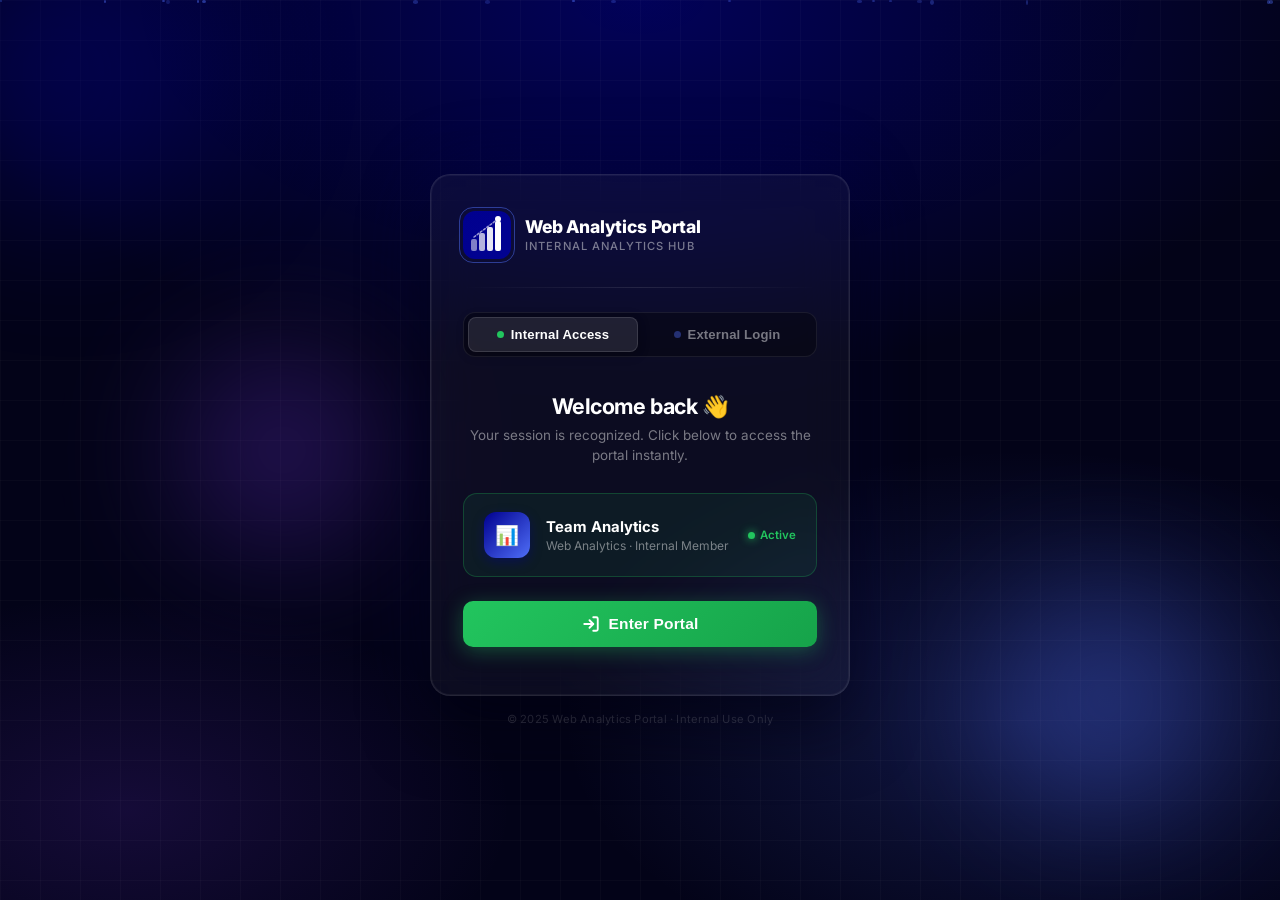
==== login.html @ 43e50b96 "Add files via upload" ====
<!DOCTYPE html>
<html lang="en">
<head>
  <meta charset="UTF-8" />
  <meta name="viewport" content="width=device-width, initial-scale=1.0"/>
  <title>Web Analytics Portal – Login</title>
  <link rel="stylesheet" href="style.css" />
  <link rel="preconnect" href="https://fonts.googleapis.com">
  <link href="https://fonts.googleapis.com/css2?family=Inter:wght@400;500;600;700;800&display=swap" rel="stylesheet">
  <style>
    /* ── Login Page Overrides & Enhancements ── */
    :root {
      --brand: #00008f;
      --brand-dark: #00006a;
      --brand-light: #e8e8f5;
      --accent: #4f6ef7;
      --accent2: #7c3aed;
    }

    * { box-sizing: border-box; margin: 0; padding: 0; }

    body {
      font-family: 'Inter', 'Segoe UI', system-ui, sans-serif;
      min-height: 100vh;
      display: flex;
      align-items: center;
      justify-content: center;
      background: #030318;
      overflow: hidden;
    }

    /* ── Animated background ── */
    .bg-canvas {
      position: fixed;
      inset: 0;
      z-index: 0;
      overflow: hidden;
    }

    .bg-gradient {
      position: absolute;
      inset: 0;
      background: radial-gradient(ellipse 80% 60% at 50% 0%, rgba(0,0,143,0.55) 0%, transparent 70%),
                  radial-gradient(ellipse 60% 50% at 80% 80%, rgba(79,110,247,0.2) 0%, transparent 60%),
                  radial-gradient(ellipse 50% 40% at 10% 90%, rgba(124,58,237,0.15) 0%, transparent 60%),
                  #030318;
    }

    .grid-lines {
      position: absolute;
      inset: 0;
      background-image:
        linear-gradient(rgba(255,255,255,0.025) 1px, transparent 1px),
        linear-gradient(90deg, rgba(255,255,255,0.025) 1px, transparent 1px);
      background-size: 40px 40px;
      animation: gridShift 20s linear infinite;
    }

    @keyframes gridShift {
      0% { transform: translate(0, 0); }
      100% { transform: translate(40px, 40px); }
    }

    /* floating orbs */
    .orb {
      position: absolute;
      border-radius: 50%;
      filter: blur(70px);
      opacity: 0.35;
      animation: orbFloat linear infinite;
    }
    .orb1 { width: 300px; height: 300px; background: #00008f; top: -80px; left: -80px; animation-duration: 18s; }
    .orb2 { width: 220px; height: 220px; background: #4f6ef7; bottom: 10%; right: 5%; animation-duration: 14s; animation-delay: -5s; }
    .orb3 { width: 180px; height: 180px; background: #7c3aed; top: 40%; left: 15%; animation-duration: 22s; animation-delay: -9s; }

    @keyframes orbFloat {
      0%, 100% { transform: translate(0, 0) scale(1); }
      33% { transform: translate(30px, -25px) scale(1.08); }
      66% { transform: translate(-20px, 15px) scale(0.95); }
    }

    /* pulse rings */
    .pulse-ring {
      position: absolute;
      border-radius: 50%;
      border: 1px solid rgba(79,110,247,0.15);
      animation: pulseExpand 4s ease-out infinite;
    }
    .pulse-ring:nth-child(1) { width: 400px; height: 400px; top: -200px; right: -100px; animation-delay: 0s; }
    .pulse-ring:nth-child(2) { width: 500px; height: 500px; top: -250px; right: -150px; animation-delay: 1.3s; }
    .pulse-ring:nth-child(3) { width: 600px; height: 600px; top: -300px; right: -200px; animation-delay: 2.6s; }

    @keyframes pulseExpand {
      0% { opacity: 0.5; transform: scale(0.8); }
      100% { opacity: 0; transform: scale(1.2); }
    }

    /* animated data particles */
    .particle {
      position: absolute;
      width: 3px;
      height: 3px;
      border-radius: 50%;
      background: rgba(79,110,247,0.6);
      animation: particleDrift linear infinite;
    }

    @keyframes particleDrift {
      0% { transform: translateY(100vh) translateX(0); opacity: 0; }
      10% { opacity: 1; }
      90% { opacity: 1; }
      100% { transform: translateY(-100px) translateX(var(--drift, 30px)); opacity: 0; }
    }

    /* ── Login wrapper ── */
    .login-wrapper {
      position: relative;
      z-index: 10;
      width: 100%;
      max-width: 460px;
      padding: 20px;
      display: flex;
      flex-direction: column;
      align-items: center;
      gap: 16px;
      animation: wrapperEnter 0.7s cubic-bezier(0.22,1,0.36,1) both;
    }

    @keyframes wrapperEnter {
      from { opacity: 0; transform: translateY(28px); }
      to   { opacity: 1; transform: translateY(0); }
    }

    /* ── Login card ── */
    .login-card {
      width: 100%;
      background: rgba(255,255,255,0.04);
      backdrop-filter: blur(24px);
      -webkit-backdrop-filter: blur(24px);
      border: 1px solid rgba(255,255,255,0.1);
      border-radius: 20px;
      padding: 36px 32px;
      box-shadow:
        0 0 0 1px rgba(255,255,255,0.05) inset,
        0 32px 64px rgba(0,0,0,0.5),
        0 0 80px rgba(0,0,143,0.2);
      overflow: hidden;
      position: relative;
    }

    /* card shine sweep */
    .login-card::before {
      content: '';
      position: absolute;
      top: 0; left: -100%;
      width: 60%;
      height: 100%;
      background: linear-gradient(90deg, transparent, rgba(255,255,255,0.04), transparent);
      animation: shineSweep 6s ease-in-out infinite;
    }

    @keyframes shineSweep {
      0% { left: -100%; }
      50% { left: 150%; }
      100% { left: 150%; }
    }

    /* ── Brand logo area ── */
    .login-brand {
      display: flex;
      align-items: center;
      gap: 14px;
      margin-bottom: 28px;
    }

    .brand-logo {
      position: relative;
      width: 48px;
      height: 48px;
      flex-shrink: 0;
    }

    .brand-logo svg {
      width: 48px;
      height: 48px;
    }

    /* analytics pulse ring on logo */
    .logo-pulse {
      position: absolute;
      inset: -4px;
      border-radius: 14px;
      border: 1.5px solid rgba(79,110,247,0.5);
      animation: logoPulse 2.5s ease-in-out infinite;
    }

    @keyframes logoPulse {
      0%, 100% { opacity: 0.5; transform: scale(1); }
      50% { opacity: 0; transform: scale(1.2); }
    }

    .brand-text-block { display: flex; flex-direction: column; gap: 2px; }

    .brand-name {
      font-size: 1.1rem;
      font-weight: 800;
      color: white;
      letter-spacing: -0.01em;
      line-height: 1.2;
    }

    .brand-tagline {
      font-size: 0.7rem;
      font-weight: 500;
      color: rgba(255,255,255,0.45);
      letter-spacing: 0.1em;
      text-transform: uppercase;
    }

    .login-divider-top {
      height: 1px;
      background: linear-gradient(90deg, transparent, rgba(255,255,255,0.1), transparent);
      margin-bottom: 24px;
    }

    /* ── Login mode tabs ── */
    .login-mode-tabs {
      display: flex;
      background: rgba(0,0,0,0.3);
      border: 1px solid rgba(255,255,255,0.08);
      border-radius: 12px;
      padding: 4px;
      margin-bottom: 28px;
      gap: 4px;
    }

    .mode-tab {
      flex: 1;
      padding: 10px 12px;
      border: none;
      border-radius: 8px;
      font-size: 0.82rem;
      font-weight: 600;
      cursor: pointer;
      transition: all 0.25s cubic-bezier(0.22,1,0.36,1);
      display: flex;
      align-items: center;
      justify-content: center;
      gap: 7px;
      color: rgba(255,255,255,0.45);
      background: transparent;
      position: relative;
      letter-spacing: 0.01em;
    }

    .mode-tab .tab-dot {
      width: 7px;
      height: 7px;
      border-radius: 50%;
      transition: background 0.25s;
    }

    .mode-tab.internal .tab-dot { background: rgba(34,197,94,0.4); }
    .mode-tab.external .tab-dot { background: rgba(79,110,247,0.4); }

    .mode-tab.active {
      color: white;
      background: rgba(255,255,255,0.1);
      box-shadow: 0 2px 12px rgba(0,0,0,0.3), 0 0 0 1px rgba(255,255,255,0.12) inset;
    }

    .mode-tab.active.internal .tab-dot { background: #22c55e; }
    .mode-tab.active.external .tab-dot { background: #4f6ef7; }

    .mode-tab:hover:not(.active) {
      color: rgba(255,255,255,0.7);
      background: rgba(255,255,255,0.05);
    }

    /* ── Section panels ── */
    .login-section {
      transition: opacity 0.3s, transform 0.3s;
    }
    .login-section.hidden-section {
      display: none;
    }

    /* ── Internal login panel ── */
    .internal-panel {
      text-align: center;
      padding: 8px 0 12px;
    }

    .internal-welcome {
      font-size: 1.35rem;
      font-weight: 700;
      color: white;
      margin-bottom: 6px;
      letter-spacing: -0.02em;
    }

    .internal-sub {
      font-size: 0.84rem;
      color: rgba(255,255,255,0.45);
      margin-bottom: 28px;
      line-height: 1.5;
    }

    .internal-user-card {
      background: rgba(34,197,94,0.08);
      border: 1px solid rgba(34,197,94,0.25);
      border-radius: 14px;
      padding: 18px 20px;
      display: flex;
      align-items: center;
      gap: 16px;
      margin-bottom: 24px;
      text-align: left;
      transition: border-color 0.3s, box-shadow 0.3s;
    }

    .internal-user-card:hover {
      border-color: rgba(34,197,94,0.45);
      box-shadow: 0 0 24px rgba(34,197,94,0.1);
    }

    .user-avatar {
      width: 46px;
      height: 46px;
      border-radius: 12px;
      background: linear-gradient(135deg, #00008f, #4f6ef7);
      display: flex;
      align-items: center;
      justify-content: center;
      flex-shrink: 0;
      font-size: 1.2rem;
      box-shadow: 0 4px 12px rgba(0,0,143,0.4);
    }

    .user-info { flex: 1; }

    .user-name {
      font-size: 0.93rem;
      font-weight: 700;
      color: white;
      margin-bottom: 2px;
    }

    .user-role {
      font-size: 0.75rem;
      color: rgba(255,255,255,0.45);
    }

    .user-status {
      display: flex;
      align-items: center;
      gap: 5px;
      font-size: 0.72rem;
      font-weight: 600;
      color: #22c55e;
    }

    .status-dot {
      width: 7px;
      height: 7px;
      border-radius: 50%;
      background: #22c55e;
      box-shadow: 0 0 8px #22c55e;
      animation: blink 1.8s ease-in-out infinite;
    }

    @keyframes blink {
      0%, 100% { opacity: 1; }
      50% { opacity: 0.4; }
    }

    .btn-internal-login {
      width: 100%;
      padding: 14px;
      background: linear-gradient(135deg, #22c55e 0%, #16a34a 100%);
      color: white;
      border: none;
      border-radius: 10px;
      font-size: 0.97rem;
      font-weight: 700;
      cursor: pointer;
      display: flex;
      align-items: center;
      justify-content: center;
      gap: 9px;
      letter-spacing: 0.01em;
      transition: all 0.2s;
      box-shadow: 0 4px 20px rgba(34,197,94,0.35);
      position: relative;
      overflow: hidden;
    }

    .btn-internal-login::before {
      content: '';
      position: absolute;
      inset: 0;
      background: linear-gradient(135deg, rgba(255,255,255,0.15), transparent);
      opacity: 0;
      transition: opacity 0.2s;
    }

    .btn-internal-login:hover {
      transform: translateY(-2px);
      box-shadow: 0 8px 28px rgba(34,197,94,0.45);
    }

    .btn-internal-login:hover::before { opacity: 1; }
    .btn-internal-login:active { transform: translateY(0); }

    .btn-internal-login svg { transition: transform 0.2s; }
    .btn-internal-login:hover svg { transform: translateX(3px); }

    /* ── External panel – form fields ── */
    .login-heading {
      font-size: 1.4rem;
      font-weight: 800;
      color: white;
      margin-bottom: 4px;
      letter-spacing: -0.02em;
    }

    .login-sub {
      font-size: 0.84rem;
      color: rgba(255,255,255,0.45);
      margin-bottom: 24px;
      line-height: 1.5;
    }

    .form-group {
      margin-bottom: 18px;
    }

    .form-group label {
      display: block;
      font-size: 0.78rem;
      font-weight: 600;
      color: rgba(255,255,255,0.55);
      margin-bottom: 7px;
      letter-spacing: 0.05em;
      text-transform: uppercase;
    }

    .form-group input {
      width: 100%;
      padding: 12px 16px;
      background: rgba(255,255,255,0.06);
      border: 1.5px solid rgba(255,255,255,0.1);
      border-radius: 10px;
      font-size: 0.93rem;
      color: white;
      font-family: 'Inter', sans-serif;
      transition: border-color 0.2s, box-shadow 0.2s, background 0.2s;
      outline: none;
    }

    .form-group input::placeholder { color: rgba(255,255,255,0.25); }

    .form-group input:focus {
      border-color: rgba(79,110,247,0.6);
      background: rgba(79,110,247,0.08);
      box-shadow: 0 0 0 3px rgba(79,110,247,0.15);
    }

    .form-group input.error {
      border-color: rgba(239,68,68,0.7);
      background: rgba(239,68,68,0.07);
    }

    .password-wrap { position: relative; }
    .password-wrap input { padding-right: 46px; }

    .toggle-pw {
      position: absolute;
      right: 13px;
      top: 50%;
      transform: translateY(-50%);
      background: none;
      border: none;
      cursor: pointer;
      color: rgba(255,255,255,0.3);
      padding: 4px;
      display: flex;
      align-items: center;
      transition: color 0.15s;
    }

    .toggle-pw:hover { color: rgba(255,255,255,0.7); }

    .field-error {
      display: block;
      font-size: 0.73rem;
      color: #f87171;
      margin-top: 5px;
      min-height: 14px;
    }

    .login-alert {
      padding: 11px 15px;
      border-radius: 10px;
      font-size: 0.84rem;
      margin-bottom: 16px;
      font-weight: 500;
      animation: alertSlide 0.3s ease;
    }

    @keyframes alertSlide {
      from { opacity: 0; transform: translateY(-8px); }
      to { opacity: 1; transform: translateY(0); }
    }

    .login-alert.error {
      background: rgba(239,68,68,0.12);
      color: #fca5a5;
      border: 1px solid rgba(239,68,68,0.3);
    }

    .login-alert.success {
      background: rgba(34,197,94,0.12);
      color: #86efac;
      border: 1px solid rgba(34,197,94,0.3);
    }

    .login-alert.hidden { display: none; }

    .btn-primary {
      width: 100%;
      padding: 14px;
      background: linear-gradient(135deg, #00008f 0%, #4f6ef7 100%);
      color: white;
      border: none;
      border-radius: 10px;
      font-size: 0.97rem;
      font-weight: 700;
      cursor: pointer;
      display: flex;
      align-items: center;
      justify-content: center;
      gap: 9px;
      letter-spacing: 0.01em;
      transition: all 0.2s;
      box-shadow: 0 4px 20px rgba(0,0,143,0.4);
      position: relative;
      overflow: hidden;
      margin-bottom: 16px;
      font-family: 'Inter', sans-serif;
    }

    .btn-primary::before {
      content: '';
      position: absolute;
      inset: 0;
      background: linear-gradient(135deg, rgba(255,255,255,0.12), transparent);
      opacity: 0;
      transition: opacity 0.2s;
    }

    .btn-primary:hover {
      transform: translateY(-2px);
      box-shadow: 0 8px 28px rgba(79,110,247,0.45);
    }

    .btn-primary:hover::before { opacity: 1; }
    .btn-primary:active { transform: translateY(0); }

    .btn-loader {
      width: 16px;
      height: 16px;
      border: 2px solid rgba(255,255,255,0.3);
      border-top-color: white;
      border-radius: 50%;
      animation: spin 0.7s linear infinite;
    }

    @keyframes spin { to { transform: rotate(360deg); } }

    .login-hint {
      text-align: center;
      font-size: 0.76rem;
      color: rgba(255,255,255,0.3);
    }

    .login-hint code {
      background: rgba(255,255,255,0.08);
      color: rgba(255,255,255,0.6);
      padding: 1px 6px;
      border-radius: 4px;
      font-size: 0.78rem;
      font-family: 'SF Mono', 'Fira Code', monospace;
    }

    /* ── Footer ── */
    .login-footer {
      font-size: 0.7rem;
      color: rgba(255,255,255,0.2);
      text-align: center;
      letter-spacing: 0.02em;
    }

    /* ── Success overlay ── */
    .success-overlay {
      position: fixed;
      inset: 0;
      z-index: 999;
      display: flex;
      align-items: center;
      justify-content: center;
      background: rgba(3,3,24,0);
      pointer-events: none;
      transition: background 0.4s;
    }

    .success-overlay.show {
      background: rgba(3,3,24,0.85);
      pointer-events: all;
    }

    .success-checkmark {
      opacity: 0;
      transform: scale(0.5);
      transition: all 0.4s cubic-bezier(0.22,1,0.36,1);
      display: flex;
      flex-direction: column;
      align-items: center;
      gap: 14px;
    }

    .success-overlay.show .success-checkmark {
      opacity: 1;
      transform: scale(1);
    }

    .check-circle {
      width: 72px;
      height: 72px;
      border-radius: 50%;
      background: linear-gradient(135deg, #22c55e, #16a34a);
      display: flex;
      align-items: center;
      justify-content: center;
      box-shadow: 0 0 40px rgba(34,197,94,0.5);
      animation: checkPulse 1.5s ease-in-out infinite;
    }

    @keyframes checkPulse {
      0%, 100% { box-shadow: 0 0 40px rgba(34,197,94,0.5); }
      50% { box-shadow: 0 0 60px rgba(34,197,94,0.8); }
    }

    .success-text {
      font-size: 1.05rem;
      font-weight: 700;
      color: white;
      letter-spacing: 0.01em;
    }

    /* ── Responsive ── */
    @media (max-width: 480px) {
      .login-card { padding: 28px 20px; border-radius: 16px; }
      .internal-welcome { font-size: 1.2rem; }
    }
  </style>
</head>
<body>

  <!-- Animated Background -->
  <div class="bg-canvas">
    <div class="bg-gradient"></div>
    <div class="grid-lines"></div>
    <div class="orb orb1"></div>
    <div class="orb orb2"></div>
    <div class="orb orb3"></div>
    <div class="pulse-ring"></div>
    <div class="pulse-ring"></div>
    <div class="pulse-ring"></div>
    <!-- particles injected by JS -->
  </div>

  <!-- Success Overlay -->
  <div class="success-overlay" id="success-overlay">
    <div class="success-checkmark">
      <div class="check-circle">
        <svg width="34" height="34" viewBox="0 0 24 24" fill="none" stroke="white" stroke-width="2.5" stroke-linecap="round" stroke-linejoin="round">
          <polyline points="20 6 9 17 4 12"/>
        </svg>
      </div>
      <p class="success-text">Access Granted · Redirecting…</p>
    </div>
  </div>

  <div class="login-wrapper">
    <div class="login-card">

      <!-- Brand -->
      <div class="login-brand">
        <div class="brand-logo">
          <div class="logo-pulse"></div>
          <svg width="48" height="48" viewBox="0 0 48 48" fill="none" xmlns="http://www.w3.org/2000/svg">
            <rect width="48" height="48" rx="12" fill="url(#logoGrad)"/>
            <!-- Bar chart -->
            <rect x="8" y="28" width="6" height="12" rx="2" fill="rgba(255,255,255,0.5)"/>
            <rect x="16" y="22" width="6" height="18" rx="2" fill="rgba(255,255,255,0.7)"/>
            <rect x="24" y="16" width="6" height="24" rx="2" fill="rgba(255,255,255,0.9)"/>
            <rect x="32" y="10" width="6" height="30" rx="2" fill="white"/>
            <!-- trend line -->
            <path d="M11 26 L19 20 L27 14 L35 8" stroke="rgba(255,255,255,0.6)" stroke-width="1.5" stroke-linecap="round" stroke-dasharray="2 2"/>
            <!-- sparkle dot -->
            <circle cx="35" cy="8" r="3" fill="white"/>
            <defs>
              <linearGradient id="logoGrad" x1="0" y1="0" x2="48" y2="48">
                <stop offset="0%" stop-color="#00008f"/>
                <stop offset="100%" stop-color="#4f6ef7"/>
              </linearGradient>
            </defs>
          </svg>
        </div>
        <div class="brand-text-block">
          <div class="brand-name">Web Analytics Portal</div>
          <div class="brand-tagline">Internal Analytics Hub</div>
        </div>
      </div>

      <div class="login-divider-top"></div>

      <!-- Mode Switcher -->
      <div class="login-mode-tabs">
        <button class="mode-tab internal active" onclick="switchMode('internal')" id="tab-internal">
          <span class="tab-dot"></span>
          Internal Access
        </button>
        <button class="mode-tab external" onclick="switchMode('external')" id="tab-external">
          <span class="tab-dot"></span>
          External Login
        </button>
      </div>

      <!-- ── INTERNAL PANEL ── -->
      <div class="login-section" id="section-internal">
        <div class="internal-panel">
          <h2 class="internal-welcome">Welcome back 👋</h2>
          <p class="internal-sub">Your session is recognized. Click below to access the portal instantly.</p>

          <div class="internal-user-card">
            <div class="user-avatar">📊</div>
            <div class="user-info">
              <div class="user-name">Team Analytics</div>
              <div class="user-role">Web Analytics · Internal Member</div>
            </div>
            <div class="user-status">
              <span class="status-dot"></span>
              Active
            </div>
          </div>

          <button class="btn-internal-login" onclick="handleInternalLogin()">
            <svg width="18" height="18" viewBox="0 0 24 24" fill="none" stroke="currentColor" stroke-width="2.5" stroke-linecap="round" stroke-linejoin="round">
              <path d="M15 3h4a2 2 0 0 1 2 2v14a2 2 0 0 1-2 2h-4"/>
              <polyline points="10 17 15 12 10 7"/>
              <line x1="15" y1="12" x2="3" y2="12"/>
            </svg>
            <span id="internal-btn-text">Enter Portal</span>
            <span id="internal-btn-loader" class="btn-loader hidden"></span>
          </button>
        </div>
      </div>

      <!-- ── EXTERNAL PANEL ── -->
      <div class="login-section hidden-section" id="section-external">
        <h2 class="login-heading">Sign in</h2>
        <p class="login-sub">Enter your credentials to access the analytics dashboard</p>

        <div class="form-group">
          <label for="username">Username / Email</label>
          <input type="text" id="username" placeholder="your@email.com" autocomplete="username"/>
          <span class="field-error" id="username-error"></span>
        </div>

        <div class="form-group">
          <label for="password">Password</label>
          <div class="password-wrap">
            <input type="password" id="password" placeholder="Enter your password" autocomplete="current-password"/>
            <button class="toggle-pw" type="button" onclick="togglePassword()" aria-label="Toggle password visibility">
              <svg id="eye-icon" width="18" height="18" viewBox="0 0 24 24" fill="none" stroke="currentColor" stroke-width="2">
                <path d="M1 12s4-8 11-8 11 8 11 8-4 8-11 8-11-8-11-8z"/>
                <circle cx="12" cy="12" r="3"/>
              </svg>
            </button>
          </div>
          <span class="field-error" id="password-error"></span>
        </div>

        <div id="login-alert" class="login-alert hidden"></div>

        <button class="btn-primary btn-login" onclick="handleLogin()">
          <svg width="16" height="16" viewBox="0 0 24 24" fill="none" stroke="currentColor" stroke-width="2.5" stroke-linecap="round" stroke-linejoin="round">
            <rect x="3" y="11" width="18" height="11" rx="2" ry="2"/>
            <path d="M7 11V7a5 5 0 0 1 10 0v4"/>
          </svg>
          <span id="btn-text">Sign In</span>
          <span id="btn-loader" class="btn-loader hidden"></span>
        </button>

        <p class="login-hint">Demo: <code>teamwebanalytics.com</code> / <code>demo</code></p>
      </div>

    </div>

    <p class="login-footer">© 2025 Web Analytics Portal · Internal Use Only</p>
  </div>

  <script src="login.js"></script>
  <script>
    // Spawn floating particles
    (function spawnParticles() {
      const canvas = document.querySelector('.bg-canvas');
      for (let i = 0; i < 18; i++) {
        const p = document.createElement('div');
        p.className = 'particle';
        p.style.cssText = `
          left: ${Math.random() * 100}%;
          animation-duration: ${8 + Math.random() * 14}s;
          animation-delay: ${-Math.random() * 15}s;
          --drift: ${(Math.random() - 0.5) * 80}px;
          opacity: ${0.3 + Math.random() * 0.5};
          width: ${2 + Math.random() * 3}px;
          height: ${2 + Math.random() * 3}px;
        `;
        canvas.appendChild(p);
      }
    })();
  </script>
</body>
</html>
---- style.css ----
/* =========================================
   WEB ANALYTICS PORTAL — style.css
   Brand: #00008f (navy) + white
   ========================================= */

/* --- Reset & Base --- */
*, *::before, *::after { box-sizing: border-box; margin: 0; padding: 0; }

:root {
  --brand:       #00008f;
  --brand-dark:  #00006a;
  --brand-light: #e8e8f5;
  --brand-mid:   #3333aa;
  --white:       #ffffff;
  --text-dark:   #0f1117;
  --text-mid:    #3d4556;
  --text-light:  #6b7385;
  --border:      #e2e4ec;
  --bg:          #f5f6fa;
  --card-shadow: 0 2px 12px rgba(0,0,143,0.09);
  --card-hover:  0 6px 24px rgba(0,0,143,0.16);
  --radius:      12px;
  --radius-sm:   8px;

  /* accent colours per tool */
  --ga4:   #E8710A;
  --gtm:   #4285F4;
  --piano: #0050A0;
  --ca:    #00008f;
  --adobe: #FF0000;
  --pii:   #7B2D8B;
  --ot:    #00A651;
}

html { scroll-behavior: smooth; }
body { font-family: 'Segoe UI', system-ui, -apple-system, sans-serif; color: var(--text-dark); background: var(--bg); }

a { text-decoration: none; color: inherit; }
ul { list-style: none; }

/* =========================================
   LOGIN PAGE
   ========================================= */
.login-body {
  min-height: 100vh;
  display: flex;
  align-items: center;
  justify-content: center;
  background: linear-gradient(135deg, #00008f 0%, #1a1ab5 40%, #3a3acc 100%);
  padding: 24px;
}

.login-wrapper {
  width: 100%;
  max-width: 420px;
  display: flex;
  flex-direction: column;
  align-items: center;
  gap: 20px;
}

.login-card {
  width: 100%;
  background: var(--white);
  border-radius: 16px;
  padding: 36px 32px;
  box-shadow: 0 24px 60px rgba(0,0,0,0.25);
}

.login-brand {
  display: flex;
  align-items: center;
  gap: 12px;
  margin-bottom: 28px;
}

.brand-name {
  font-size: 1.05rem;
  font-weight: 700;
  color: var(--brand);
  line-height: 1.2;
}

.brand-tagline {
  font-size: 0.72rem;
  color: var(--text-light);
  letter-spacing: 0.04em;
  text-transform: uppercase;
}

.login-heading {
  font-size: 1.6rem;
  font-weight: 700;
  color: var(--text-dark);
  margin-bottom: 4px;
}

.login-sub {
  font-size: 0.88rem;
  color: var(--text-light);
  margin-bottom: 28px;
}

.form-group {
  margin-bottom: 20px;
}

.form-group label {
  display: block;
  font-size: 0.82rem;
  font-weight: 600;
  color: var(--text-mid);
  margin-bottom: 6px;
  letter-spacing: 0.01em;
}

.form-group input {
  width: 100%;
  padding: 11px 14px;
  border: 1.5px solid var(--border);
  border-radius: var(--radius-sm);
  font-size: 0.95rem;
  color: var(--text-dark);
  background: var(--white);
  transition: border-color 0.2s, box-shadow 0.2s;
  outline: none;
}

.form-group input:focus {
  border-color: var(--brand);
  box-shadow: 0 0 0 3px rgba(0,0,143,0.12);
}

.form-group input.error {
  border-color: #dc2626;
}

.password-wrap {
  position: relative;
}

.password-wrap input { padding-right: 42px; }

.toggle-pw {
  position: absolute;
  right: 12px;
  top: 50%;
  transform: translateY(-50%);
  background: none;
  border: none;
  cursor: pointer;
  color: var(--text-light);
  padding: 4px;
  display: flex;
  align-items: center;
}

.toggle-pw:hover { color: var(--brand); }

.field-error {
  display: block;
  font-size: 0.75rem;
  color: #dc2626;
  margin-top: 4px;
  min-height: 16px;
}

.login-alert {
  padding: 10px 14px;
  border-radius: var(--radius-sm);
  font-size: 0.85rem;
  margin-bottom: 16px;
}

.login-alert.error { background: #fee2e2; color: #991b1b; border: 1px solid #fca5a5; }
.login-alert.success { background: #dcfce7; color: #166534; border: 1px solid #86efac; }

.btn-login {
  width: 100%;
  padding: 13px;
  background: var(--brand);
  color: white;
  border: none;
  border-radius: var(--radius-sm);
  font-size: 1rem;
  font-weight: 600;
  cursor: pointer;
  transition: background 0.2s, transform 0.1s;
  display: flex;
  align-items: center;
  justify-content: center;
  gap: 8px;
  margin-bottom: 16px;
}

.btn-login:hover { background: var(--brand-dark); }
.btn-login:active { transform: scale(0.99); }

.btn-loader {
  width: 16px;
  height: 16px;
  border: 2px solid rgba(255,255,255,0.3);
  border-top-color: white;
  border-radius: 50%;
  animation: spin 0.7s linear infinite;
}

@keyframes spin { to { transform: rotate(360deg); } }

.login-hint {
  text-align: center;
  font-size: 0.78rem;
  color: var(--text-light);
}

.login-hint code {
  background: var(--brand-light);
  color: var(--brand);
  padding: 1px 6px;
  border-radius: 4px;
  font-size: 0.8rem;
}

.login-footer {
  font-size: 0.72rem;
  color: rgba(255,255,255,0.5);
  text-align: center;
}

/* =========================================
   PORTAL — NAVBAR
   ========================================= */
.portal-body { min-height: 100vh; background: var(--bg); }

.navbar {
  background: var(--brand);
  padding: 0 28px;
  height: 60px;
  display: flex;
  align-items: center;
  gap: 32px;
  position: sticky;
  top: 0;
  z-index: 100;
  box-shadow: 0 2px 16px rgba(0,0,143,0.3);
}

.nav-brand {
  display: flex;
  align-items: center;
  gap: 10px;
  font-size: 1rem;
  font-weight: 700;
  color: white;
  white-space: nowrap;
  flex-shrink: 0;
}

.nav-tabs {
  display: flex;
  align-items: center;
  gap: 4px;
  flex: 1;
}

.nav-tab {
  background: none;
  border: none;
  color: rgba(255,255,255,0.7);
  font-size: 0.88rem;
  font-weight: 500;
  padding: 8px 16px;
  border-radius: 6px;
  cursor: pointer;
  transition: background 0.15s, color 0.15s;
  white-space: nowrap;
}

.nav-tab:hover { background: rgba(255,255,255,0.12); color: white; }
.nav-tab.active { background: rgba(255,255,255,0.18); color: white; font-weight: 600; }

.nav-user {
  display: flex;
  align-items: center;
  gap: 12px;
  margin-left: auto;
  flex-shrink: 0;
}

.nav-user-name {
  font-size: 0.85rem;
  color: rgba(255,255,255,0.85);
}

.btn-logout {
  background: rgba(255,255,255,0.15);
  border: 1px solid rgba(255,255,255,0.25);
  color: white;
  padding: 6px 14px;
  border-radius: 6px;
  font-size: 0.8rem;
  cursor: pointer;
  transition: background 0.15s;
}

.btn-logout:hover { background: rgba(255,255,255,0.25); }

/* =========================================
   TAB SYSTEM
   ========================================= */
.tab-content { display: none; }
.tab-content.active { display: block; }

/* =========================================
   PAGE HERO
   ========================================= */
.page-hero {
  background: linear-gradient(135deg, var(--brand) 0%, var(--brand-mid) 100%);
  color: white;
  padding: 48px 28px 44px;
  text-align: center;
}

.page-hero h1 {
  font-size: 2rem;
  font-weight: 700;
  margin-bottom: 8px;
}

.page-hero p {
  font-size: 1rem;
  opacity: 0.8;
  max-width: 520px;
  margin: 0 auto;
}

/* =========================================
   CONTAINER
   ========================================= */
.container {
  max-width: 1180px;
  margin: 0 auto;
  padding: 40px 28px;
}

/* =========================================
   HOME — TOOLS GRID
   ========================================= */
.tools-grid {
  display: grid;
  grid-template-columns: repeat(auto-fill, minmax(300px, 1fr));
  gap: 24px;
}

.tool-card {
  background: white;
  border-radius: var(--radius);
  overflow: hidden;
  box-shadow: var(--card-shadow);
  transition: transform 0.2s, box-shadow 0.2s;
  display: flex;
  flex-direction: column;
}

.tool-card:hover {
  transform: translateY(-3px);
  box-shadow: var(--card-hover);
}

.tool-card-header {
  padding: 20px 20px 16px;
  display: flex;
  align-items: center;
  justify-content: space-between;
}

.tool-icon {
  display: flex;
  align-items: center;
}

.tool-tag {
  font-size: 0.72rem;
  font-weight: 600;
  text-transform: uppercase;
  letter-spacing: 0.06em;
  background: rgba(255,255,255,0.25);
  color: white;
  padding: 4px 10px;
  border-radius: 20px;
}

/* accent backgrounds for card headers */
.ga4-accent   { background: linear-gradient(135deg, #E8710A, #f09d3a); }
.gtm-accent   { background: linear-gradient(135deg, #4285F4, #69a3ff); }
.piano-accent { background: linear-gradient(135deg, #0050A0, #1a6fc7); }
.ca-accent    { background: linear-gradient(135deg, #00008f, #2222b5); }
.adobe-accent { background: linear-gradient(135deg, #FF0000, #ff4444); }
.pii-accent   { background: linear-gradient(135deg, #7B2D8B, #a040b5); }
.ot-accent    { background: linear-gradient(135deg, #00A651, #00c962); }

.tool-card-body {
  padding: 20px;
  flex: 1;
  display: flex;
  flex-direction: column;
  gap: 12px;
}

.tool-card-body h3 {
  font-size: 1.05rem;
  font-weight: 700;
  color: var(--text-dark);
}

.tool-card-body p {
  font-size: 0.86rem;
  color: var(--text-mid);
  line-height: 1.6;
  flex: 1;
}

.tool-links {
  display: flex;
  gap: 10px;
  flex-wrap: wrap;
  margin-top: auto;
}

.link-pill {
  display: inline-flex;
  align-items: center;
  gap: 5px;
  font-size: 0.78rem;
  font-weight: 600;
  color: var(--brand);
  background: var(--brand-light);
  padding: 7px 12px;
  border-radius: 6px;
  transition: background 0.15s;
  border: 1px solid rgba(0,0,143,0.12);
}

.link-pill:hover { background: #d0d0ec; }

.btn-watch {
  display: inline-flex;
  align-items: center;
  gap: 5px;
  font-size: 0.78rem;
  font-weight: 600;
  color: white;
  background: var(--brand);
  padding: 7px 12px;
  border-radius: 6px;
  transition: background 0.15s;
  border: none;
  cursor: pointer;
  text-decoration: none;
}

.btn-watch:hover { background: var(--brand-dark); }

/* =========================================
   DOCUMENTATION TAB
   ========================================= */
.doc-sections { display: flex; flex-direction: column; gap: 40px; }

.doc-section {}

.doc-section-header {
  display: flex;
  align-items: center;
  gap: 12px;
  margin-bottom: 16px;
}

.doc-section-icon {
  width: 6px;
  height: 28px;
  border-radius: 3px;
}

.doc-section-header h2 {
  font-size: 1.25rem;
  font-weight: 700;
  color: var(--text-dark);
}

.doc-grid {
  display: grid;
  grid-template-columns: repeat(auto-fill, minmax(260px, 1fr));
  gap: 14px;
}

.doc-card {
  background: white;
  border: 1px solid var(--border);
  border-radius: var(--radius-sm);
  padding: 16px;
  display: flex;
  align-items: flex-start;
  gap: 12px;
  transition: border-color 0.15s, box-shadow 0.15s, transform 0.15s;
  cursor: pointer;
}

.doc-card:hover {
  border-color: var(--brand);
  box-shadow: var(--card-shadow);
  transform: translateY(-1px);
}

.doc-card-icon { font-size: 1.3rem; flex-shrink: 0; margin-top: 1px; }

.doc-card h4 {
  font-size: 0.88rem;
  font-weight: 600;
  color: var(--text-dark);
  margin-bottom: 3px;
}

.doc-card p {
  font-size: 0.78rem;
  color: var(--text-light);
  line-height: 1.5;
}

.doc-arrow {
  margin-left: auto;
  flex-shrink: 0;
  color: var(--text-light);
  transition: color 0.15s, transform 0.15s;
  margin-top: 2px;
}

.doc-card:hover .doc-arrow {
  color: var(--brand);
  transform: translateX(3px);
}

/* =========================================
   DPO TAB
   ========================================= */
.dpo-banner {
  background: linear-gradient(135deg, var(--brand-light), #d8d8f0);
  border: 1px solid rgba(0,0,143,0.15);
  border-radius: var(--radius);
  padding: 24px 28px;
  display: flex;
  align-items: center;
  gap: 20px;
  margin-bottom: 32px;
}

.dpo-banner-icon { font-size: 2.5rem; flex-shrink: 0; }

.dpo-banner h3 {
  font-size: 1.1rem;
  font-weight: 700;
  color: var(--brand);
  margin-bottom: 6px;
}

.dpo-banner p {
  font-size: 0.88rem;
  color: var(--text-mid);
  line-height: 1.6;
}

.dpo-grid {
  display: grid;
  grid-template-columns: repeat(auto-fill, minmax(300px, 1fr));
  gap: 20px;
}

.dpo-card {
  background: white;
  border-radius: var(--radius);
  padding: 24px;
  box-shadow: var(--card-shadow);
  display: flex;
  flex-direction: column;
  gap: 12px;
  transition: transform 0.2s, box-shadow 0.2s;
}

.dpo-card:hover {
  transform: translateY(-2px);
  box-shadow: var(--card-hover);
}

.dpo-card-icon {
  font-size: 1.6rem;
  width: 48px;
  height: 48px;
  border-radius: 10px;
  display: flex;
  align-items: center;
  justify-content: center;
  opacity: 0.9;
}

.dpo-card h3 {
  font-size: 0.98rem;
  font-weight: 700;
  color: var(--text-dark);
}

.dpo-card p {
  font-size: 0.84rem;
  color: var(--text-mid);
  line-height: 1.6;
}

.dpo-list {
  display: flex;
  flex-direction: column;
  gap: 6px;
}

.dpo-list li {
  font-size: 0.8rem;
  color: var(--text-mid);
  padding-left: 14px;
  position: relative;
}

.dpo-list li::before {
  content: '•';
  position: absolute;
  left: 0;
  color: var(--brand);
  font-weight: 700;
}

.dpo-link {
  font-size: 0.8rem;
  font-weight: 600;
  color: var(--brand);
  display: inline-flex;
  align-items: center;
  margin-top: auto;
  transition: color 0.15s;
}

.dpo-link:hover { color: var(--brand-dark); text-decoration: underline; }

/* =========================================
   RESOURCES TAB
   ========================================= */
.resources-grid {
  display: grid;
  grid-template-columns: repeat(auto-fill, minmax(340px, 1fr));
  gap: 28px;
}

.resource-card {
  background: white;
  border-radius: var(--radius);
  overflow: hidden;
  box-shadow: var(--card-shadow);
  transition: transform 0.2s, box-shadow 0.2s;
}

.resource-card:hover {
  transform: translateY(-4px);
  box-shadow: var(--card-hover);
}

.resource-card-top {
  padding: 28px 24px;
  display: flex;
  align-items: center;
  justify-content: space-between;
  min-height: 110px;
}

.resource-icon { display: flex; align-items: center; }

.resource-badge {
  font-size: 0.72rem;
  font-weight: 700;
  text-transform: uppercase;
  letter-spacing: 0.06em;
  background: rgba(255,255,255,0.25);
  color: white;
  padding: 5px 12px;
  border-radius: 20px;
}

.resource-card-body { padding: 22px 24px; }

.resource-card-body h3 {
  font-size: 1.05rem;
  font-weight: 700;
  color: var(--text-dark);
  margin-bottom: 8px;
}

.resource-desc {
  font-size: 0.85rem;
  color: var(--text-mid);
  line-height: 1.6;
  margin-bottom: 18px;
}

.resource-author {
  display: flex;
  align-items: center;
  gap: 12px;
  padding: 14px 0;
  border-top: 1px solid var(--border);
  border-bottom: 1px solid var(--border);
  margin-bottom: 16px;
}

.author-avatar {
  width: 40px;
  height: 40px;
  border-radius: 50%;
  display: flex;
  align-items: center;
  justify-content: center;
  font-size: 0.82rem;
  font-weight: 700;
  color: white;
  flex-shrink: 0;
}

.author-name {
  font-size: 0.88rem;
  font-weight: 600;
  color: var(--text-dark);
  margin-bottom: 2px;
}

.author-title {
  font-size: 0.75rem;
  color: var(--text-light);
  line-height: 1.4;
}

.resource-actions {
  display: flex;
  gap: 10px;
  flex-wrap: wrap;
}

.btn-view-ppt {
  display: inline-flex;
  align-items: center;
  gap: 6px;
  font-size: 0.82rem;
  font-weight: 600;
  color: var(--brand);
  background: var(--brand-light);
  border: 1.5px solid rgba(0,0,143,0.2);
  padding: 8px 16px;
  border-radius: 6px;
  cursor: pointer;
  transition: background 0.15s;
}

.btn-view-ppt:hover { background: #d0d0ec; }

.btn-download-ppt {
  display: inline-flex;
  align-items: center;
  gap: 6px;
  font-size: 0.82rem;
  font-weight: 600;
  color: white;
  background: var(--brand);
  border: none;
  padding: 8px 16px;
  border-radius: 6px;
  cursor: pointer;
  transition: background 0.15s;
}

.btn-download-ppt:hover { background: var(--brand-dark); }

/* =========================================
   PPT MODAL
   ========================================= */
.modal-overlay {
  position: fixed;
  inset: 0;
  background: rgba(0,0,0,0.5);
  backdrop-filter: blur(4px);
  z-index: 200;
  display: flex;
  align-items: center;
  justify-content: center;
  padding: 20px;
}

.modal-box {
  background: white;
  border-radius: var(--radius);
  width: 100%;
  max-width: 600px;
  box-shadow: 0 24px 60px rgba(0,0,0,0.3);
  overflow: hidden;
}

.modal-header {
  display: flex;
  align-items: center;
  justify-content: space-between;
  padding: 18px 24px;
  border-bottom: 1px solid var(--border);
  background: var(--brand);
  color: white;
}

.modal-header h3 { font-size: 1rem; font-weight: 600; }

.modal-close {
  background: none;
  border: none;
  color: white;
  font-size: 1.1rem;
  cursor: pointer;
  padding: 4px 8px;
  border-radius: 4px;
  transition: background 0.15s;
}

.modal-close:hover { background: rgba(255,255,255,0.15); }

.modal-body { padding: 40px 24px; }

.ppt-placeholder {
  display: flex;
  flex-direction: column;
  align-items: center;
  gap: 14px;
  text-align: center;
}

.ppt-placeholder p { font-size: 0.95rem; font-weight: 600; color: var(--text-dark); }

.ppt-note {
  font-size: 0.83rem !important;
  color: var(--text-light) !important;
  font-weight: 400 !important;
  line-height: 1.6;
}

/* =========================================
   UTILITIES
   ========================================= */
.hidden { display: none !important; }

/* =========================================
   RESPONSIVE
   ========================================= */
@media (max-width: 768px) {
  .navbar { padding: 0 16px; gap: 12px; }
  .nav-brand span { display: none; }
  .nav-tab { padding: 8px 10px; font-size: 0.8rem; }
  .page-hero { padding: 32px 16px; }
  .page-hero h1 { font-size: 1.5rem; }
  .container { padding: 24px 16px; }
  .tools-grid, .dpo-grid, .doc-grid, .resources-grid { grid-template-columns: 1fr; }
  .dpo-banner { flex-direction: column; text-align: center; }
  .nav-user-name { display: none; }
}

@media (max-width: 480px) {
  .login-card { padding: 28px 20px; }
  .nav-tabs { gap: 2px; }
  .nav-tab { padding: 6px 8px; font-size: 0.76rem; }
}
/* =========================================
   INTERNAL TRAINING TAB
   ========================================= */
.training-section-label {
  display: flex;
  align-items: center;
  gap: 8px;
  font-size: 0.78rem;
  font-weight: 700;
  color: var(--text-light);
  letter-spacing: 0.08em;
  text-transform: uppercase;
  margin-bottom: 24px;
  padding-bottom: 14px;
  border-bottom: 1px solid var(--border);
}

.training-grid {
  display: grid;
  grid-template-columns: repeat(auto-fill, minmax(340px, 1fr));
  gap: 28px;
}

.training-card {
  background: white;
  border-radius: var(--radius);
  overflow: hidden;
  box-shadow: var(--card-shadow);
  transition: transform 0.22s, box-shadow 0.22s;
  display: flex;
  flex-direction: column;
}

.training-card:hover {
  transform: translateY(-4px);
  box-shadow: var(--card-hover);
}

/* Banner top */
.training-card-banner {
  padding: 28px 24px;
  display: flex;
  align-items: center;
  justify-content: space-between;
  min-height: 110px;
  position: relative;
  overflow: hidden;
}

/* subtle shimmer on banner */
.training-card-banner::after {
  content: '';
  position: absolute;
  top: -40%;
  right: -20%;
  width: 180px;
  height: 180px;
  border-radius: 50%;
  background: rgba(255,255,255,0.08);
}

.training-badge {
  display: flex;
  align-items: center;
  gap: 5px;
  font-size: 0.72rem;
  font-weight: 700;
  text-transform: uppercase;
  letter-spacing: 0.07em;
  background: rgba(255,255,255,0.22);
  color: white;
  padding: 5px 12px;
  border-radius: 20px;
  backdrop-filter: blur(4px);
}

/* Card body */
.training-card-body {
  padding: 22px 24px 24px;
  display: flex;
  flex-direction: column;
  flex: 1;
}

.training-title {
  font-size: 1.15rem;
  font-weight: 700;
  color: var(--text-dark);
  margin-bottom: 10px;
  letter-spacing: -0.01em;
}

.training-desc {
  font-size: 0.84rem;
  color: var(--text-mid);
  line-height: 1.65;
  margin-bottom: 16px;
}

.training-meta {
  display: flex;
  gap: 16px;
  margin-bottom: 20px;
}

.training-meta-item {
  display: flex;
  align-items: center;
  gap: 5px;
  font-size: 0.76rem;
  font-weight: 600;
  color: var(--text-light);
}

/* Presenter row */
.training-presenter {
  display: flex;
  align-items: center;
  gap: 12px;
  padding: 14px 0;
  border-top: 1px solid var(--border);
  border-bottom: 1px solid var(--border);
  margin-bottom: 18px;
}

.presenter-avatar {
  width: 42px;
  height: 42px;
  border-radius: 10px;
  display: flex;
  align-items: center;
  justify-content: center;
  font-size: 0.82rem;
  font-weight: 800;
  color: white;
  flex-shrink: 0;
  letter-spacing: 0.02em;
}

.presenter-info { flex: 1; }

.presenter-name {
  font-size: 0.9rem;
  font-weight: 700;
  color: var(--text-dark);
  margin-bottom: 2px;
}

.presenter-role {
  font-size: 0.74rem;
  color: var(--text-light);
  line-height: 1.4;
}

/* Watch Now button */
.training-actions { margin-top: auto; }

.btn-watch-now {
  display: inline-flex;
  align-items: center;
  gap: 8px;
  padding: 11px 22px;
  border: none;
  border-radius: 8px;
  font-size: 0.88rem;
  font-weight: 700;
  color: white;
  cursor: pointer;
  text-decoration: none;
  transition: filter 0.2s, transform 0.15s, box-shadow 0.2s;
  letter-spacing: 0.01em;
}

.btn-watch-now:hover {
  filter: brightness(1.1);
  transform: translateY(-1px);
  box-shadow: 0 6px 20px rgba(0,0,0,0.2);
}

.btn-watch-now:active { transform: translateY(0); }

/* Piano accent for watch button */
.piano-btn { background: linear-gradient(135deg, #0050A0, #1a70c8); }
.ot-btn    { background: linear-gradient(135deg, #00A651, #00843f); }

/* accent class overrides for presenter avatars */
.piano-accent.presenter-avatar { background: linear-gradient(135deg, #0050A0, #1a70c8); }
.ot-accent.presenter-avatar    { background: linear-gradient(135deg, #00A651, #00843f); }

@media (max-width: 768px) {
  .training-grid { grid-template-columns: 1fr; }
}
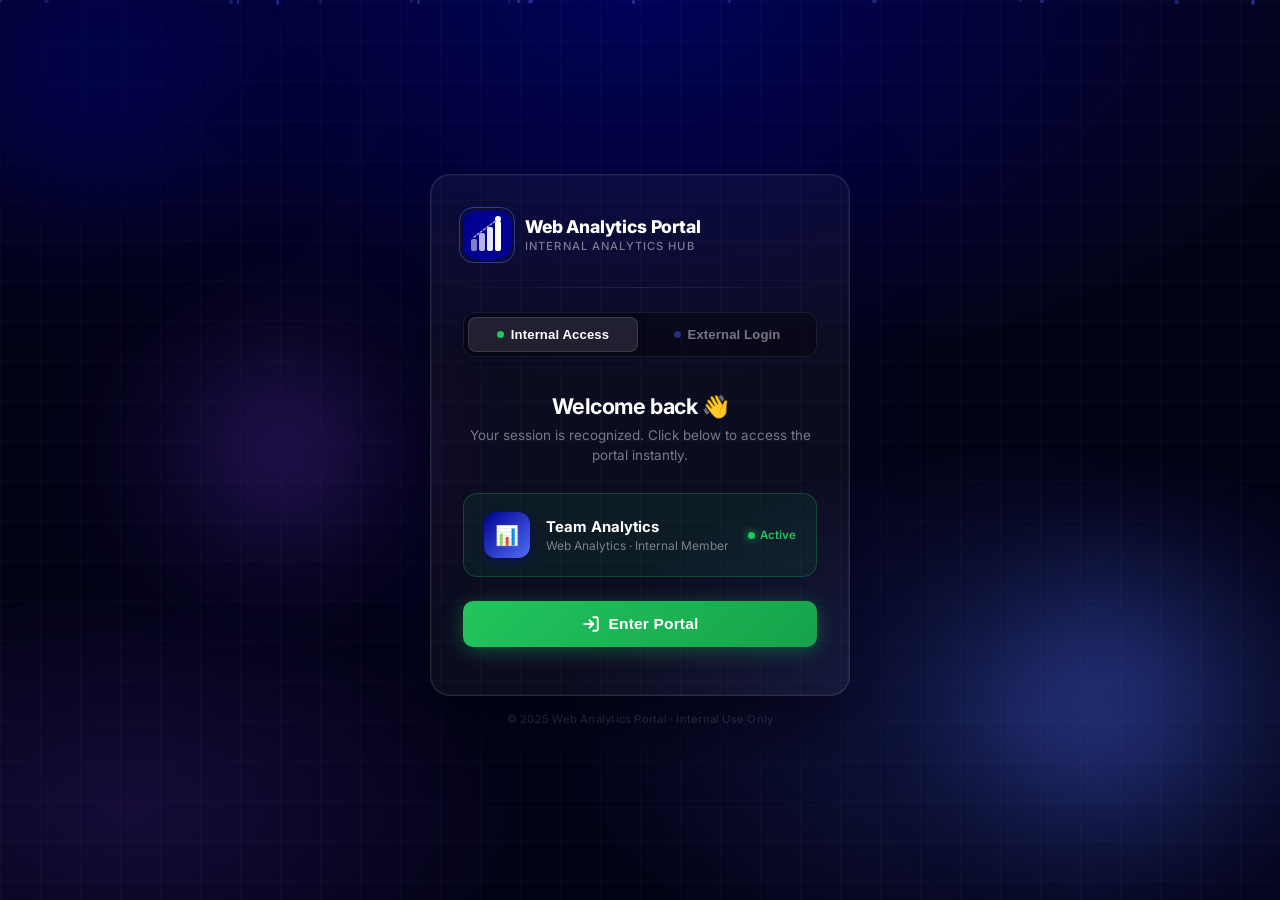
==== commit 3c9f4d87: "Update login.html" ====
--- a/login.html
+++ b/login.html
@@ -1,6 +1,13 @@
 <!DOCTYPE html>
 <html lang="en">
 <head>
+  <!-- Google Tag Manager -->
+<script>(function(w,d,s,l,i){w[l]=w[l]||[];w[l].push({'gtm.start':
+new Date().getTime(),event:'gtm.js'});var f=d.getElementsByTagName(s)[0],
+j=d.createElement(s),dl=l!='dataLayer'?'&l='+l:'';j.async=true;j.src=
+'https://www.googletagmanager.com/gtm.js?id='+i+dl;f.parentNode.insertBefore(j,f);
+})(window,document,'script','dataLayer','GTM-W6KKNT6P');</script>
+<!-- End Google Tag Manager -->
   <meta charset="UTF-8" />
   <meta name="viewport" content="width=device-width, initial-scale=1.0"/>
   <title>Web Analytics Portal – Login</title>
@@ -834,4 +841,4 @@
     })();
   </script>
 </body>
-</html>+</html>
